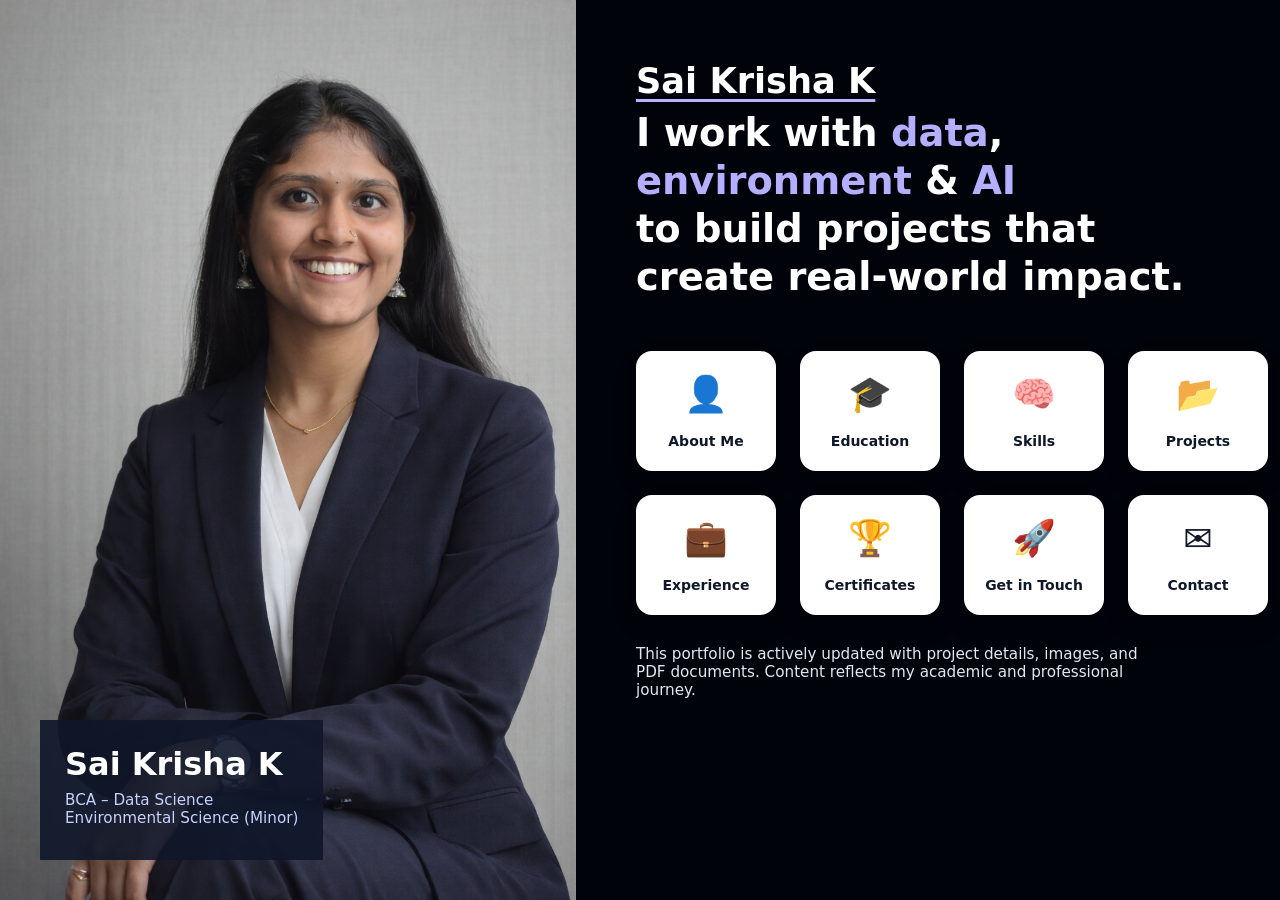
==== about.html @ d4e457ac "fix case sensitivity" ====
<!DOCTYPE html>
<html lang="en">
<head>
  <meta charset="UTF-8">
  <title>Sai Krisha K | Portfolio</title>
  <link rel="stylesheet" href="style.css">
  <link rel="stylesheet" href="https://cdnjs.cloudflare.com/ajax/libs/font-awesome/6.5.0/css/all.min.css">
</head>
<body>

<div class="landing">

  <!-- LEFT IMAGE SECTION -->
  <section class="image-section">
    <img src="assets/images/profile.png" alt="Sai Krisha K">
    <div class="name-box">
      <h1>Sai Krisha K</h1>
      <p>BCA – Data Science<br>Environmental Science (Minor)</p>
    </div>
  </section>

  <!-- RIGHT CONTENT SECTION -->
  <section class="content-section">

    <div class="intro-block">
      <h1 class="intro-name">Sai Krisha K</h1>
      <h2 class="headline">
        I work with <span>data</span>, <span>environment</span> &amp; <span>AI</span><br>
        to build projects that create <strong>real-world impact</strong>.
      </h2>
    </div>

    <!-- ICON NAVIGATION -->
    <div class="icon-grid">

      <a href="ABOUT.HTML" class="icon-card">
        <div class="icon">👤</div>
        <span>About Me</span>
      </a>

      <a href="education.html" class="icon-card">
        <div class="icon">🎓</div>
        <span>Education</span>
      </a>

      <a href="skills.html" class="icon-card">
        <div class="icon">🧠</div>
        <span>Skills</span>
      </a>

      <a href="projects.html" class="icon-card">
        <div class="icon">📂</div>
        <span>Projects</span>
      </a>

      <a href="experience.html" class="icon-card">
        <div class="icon">💼</div>
        <span>Experience</span>
      </a>

      <a href="certificates.html" class="icon-card">
        <div class="icon">🏆</div>
        <span>Certificates</span>
      </a>

      <a href="get-in-touch.html" class="icon-card">
        <div class="icon">🚀</div>
        <span>Get in Touch</span>
      </a>

      <a href="contact.html" class="icon-card">
        <div class="icon">✉️</div>
        <span>Contact</span>
      </a>

    </div>

    <p class="update-note">
      This portfolio is actively updated with project details, images,
      and PDF documents. Content reflects my academic and professional journey.
    </p>

  </section>

</div>

</body>
</html>
---- style.css ----
/* ================= GLOBAL RESET ================= */
* {
  margin: 0;
  padding: 0;
  box-sizing: border-box;
  font-family: "Inter", system-ui, sans-serif;
}

body {
  min-height: 100vh;
  background: #020617;
  color: #e5e7eb;   
}

/* ================= LANDING PAGE ================= */
.landing {
  display: grid;
  grid-template-columns: 45% 55%;
  min-height: 100vh;
  width: 100%;
}

/* ================= LEFT IMAGE ================= */
.image-section {
  position: relative;
  height: 100vh;
  overflow: hidden;
}

.image-section img {
  width: 100%;          
  height: 100%;
  object-fit: cover;
  display: block;
}

/* ================= NAME BOX ================= */
.name-box {
  position: absolute;
  bottom: 40px;
  left: 40px;
  background: rgba(15, 23, 42, 0.9);
  color: #ffffff;
  padding: 25px;
  max-width: 320px;
}

.name-box h1 {
  font-size: 2rem;
  margin-bottom: 8px;
}

.name-box p {
  color: #c7d2fe;
  font-size: 0.95rem;
  margin-bottom: 8px;
}

.name-box span {
  font-size: 0.85rem;
  opacity: 0.85;
}

/* ================= RIGHT CONTENT ================= */
.content-section {
  position: relative;
  height: 100vh;
  padding: 60px;
  overflow: hidden;

  background-image: url("https://media.easy-peasy.ai/27feb2bb-aeb4-4a83-9fb6-8f3f2a15885e/62732a7b-7e11-4e97-9c12-71aa59653716_medium.webp");
  background-size: cover;
  background-position: center;
}

/* blurred background */
.content-section::before {
  content: "";
  position: absolute;
  inset: 0;
  background: inherit;
  filter: blur(5px);
  transform: scale(1.08);
  z-index: 0;
  pointer-events: none;
}

/* glass overlay */
.content-section::after {
  content: "";
  position: absolute;
  inset: 0;
  background: rgba(0, 0, 0, 0.5);
  z-index: 0;
  pointer-events: none;
}

/* content above blur */
.content-section > * {
  position: relative;
  z-index: 1;
}

.content-section {
  color: #ffffff; 
}

/* ================= INTRO ================= */
.intro-block {
  margin-bottom: 40px;
}

.intro-name {
  font-size: 2.2rem;
  font-weight: 700;
  margin-bottom: 8px;
  color: #ffffff; 
}

.intro-name {
  text-decoration: underline;
  text-decoration-thickness: 3px;
  text-underline-offset: 6px;
  text-decoration-color: #b6b2ff;
}
/* ================= HEADLINE ================= */
.headline {
  font-size: 2.4rem;
  line-height: 1.25;
  margin-bottom: 50px;
}

.headline span {
  color: #b4b0ff;
}

/* ================= ICON GRID ================= */
.icon-grid {
  display: grid;
  grid-template-columns: repeat(4, 1fr);
  gap: 24px;
  justify-items: center;
}

.icon-card {
  width: 140px;        
  height: 120px;      

  background: #ffffff;
  padding: 20px;       
  border-radius: 16px;

  display: flex;       
  flex-direction: column;
  align-items: center;
  justify-content: center;

  text-align: center;
  text-decoration: none;
  color: #0f172a;

  box-shadow: 0 12px 28px rgba(0, 0, 0, 0.08);
  transition: transform 0.3s ease, box-shadow 0.3s ease;
}

.icon-card:hover {
  transform: translateY(-6px);
  box-shadow: 0 22px 45px rgba(0, 0, 0, 0.14);
}

.icon {
  font-size: 2.2rem;
  margin-bottom: 10px;
}

.icon-card span {
  font-weight: 600;
  margin-top: 8px;
  font-size: 14px;
}

.icon {
  transition: transform 0.3s ease;
}

.icon-card:hover .icon {
  transform: scale(1.2);
}

.resume-btn {
  display: inline-block;
  margin-top: 12px;
  padding: 10px 18px;
  border-radius: 999px;
  text-decoration: none;
  font-weight: 600;
  font-size: 0.95rem;

  color: #0f172a;
  background: linear-gradient(135deg, #6366f1, #22c55e);

  transition: transform 0.25s ease, box-shadow 0.25s ease;
}

.resume-btn:hover {
  transform: translateY(-2px);
  box-shadow: 0 12px 30px rgba(99, 102, 241, 0.45);
}

/* ================= UPDATE NOTE ================= */
.update-note {
  max-width: 520px;
  font-size: 0.95rem;
  color: #e2e8f0;
  margin-top: 30px;
}

/* ================= RESPONSIVE ================= */
@media (max-width: 900px) {
  .landing {
    grid-template-columns: 1fr;
  }

  .image-section {
    height: 55vh;
  }

  .content-section {
    height: auto;
    padding: 40px 24px;
  }

  .icon-grid {
    grid-template-columns: repeat(2, 1fr);
  }
}

@media (max-width: 520px) {
  .icon-grid {
    grid-template-columns: 1fr;
  }

  .headline {
    font-size: 1.9rem;
  }
}
/* ================= CONTACT PAGE ================= */

.contact-page {
  min-height: auto;   /* 🔥 key change */
  background: radial-gradient(circle at top,
    #0f172a 0%,
    #020617 45%,
    #020617 100%);
  padding-top: 100px;
  padding-bottom: 40px;
}
/* back link */
.back-link {
  position: absolute;
  top: 40px;
  left: 60px;
  color: #818cf8;
  text-decoration: none;
  font-weight: 600;
}

/* wrapper */
.contact-wrapper {
  width: 70%;
  max-width: 900px;
  display: grid;
  grid-template-columns: repeat(3, 1fr);
  gap: 22px;
}
.contact-wrapper {
  margin: 0 auto;
}
/* header card */
.main-contact {
  grid-column: 1 / -1;
  padding: 28px 34px;
  border-radius: 22px;
  background: rgba(15, 23, 42, 0.6);
  backdrop-filter: blur(20px);
  border: 1px solid rgba(148, 163, 184, 0.25);
}

.main-contact h1 {
  font-size: 2rem;
  margin-bottom: 6px;
}

.main-contact p {
  color: #cbd5f5;
  font-size: 0.95rem;
}

/* cards */
.contact-card {
  display: flex;
  align-items: center;
  gap: 16px;
  padding: 20px 22px;
  border-radius: 20px;
  background: rgba(15, 23, 42, 0.75);
  backdrop-filter: blur(18px);
  border: 1px solid rgba(148, 163, 184, 0.25);
  box-shadow: 0 18px 40px rgba(0,0,0,0.6);
  transition: transform 0.25s ease;
}

.contact-card:hover {
  transform: translateY(-6px);
}

/* icon */
.contact-icon {
  width: 48px;
  height: 48px;
  border-radius: 50%;
  display: flex;
  align-items: center;
  justify-content: center;
  font-size: 1.3rem;
}

.contact-icon.email { background: #f97316; }
.contact-icon.phone { background: #22c55e; }
.contact-icon.location { background: #38bdf8; }
.contact-icon.github { background: #181717; }
.contact-icon.linkedin { background: #0a66c2; }

.contact-link {
  display: flex;
  align-items: center;
  gap: 16px;
  text-decoration: none;
  color: #e5e7eb;   
}

.contact-link i {
  color: #ffffff;   
}


/* text */
.contact-info h3 {
  font-size: 0.8rem;
  letter-spacing: 0.08em;
  text-transform: uppercase;
  color: #a5b4fc;
  margin-bottom: 4px;
}

.contact-info p {
  font-size: 0.95rem;
  color: #e5e7eb;   
}

.contact-info h3 {
  color: #a5b4fc;
}

.main-contact h1 {
  color: #ffffff;  
}
/* responsive */
@media (max-width: 900px) {
  .contact-wrapper {
    grid-template-columns: repeat(2, 1fr);
    width: 90%;
  }
}

@media (max-width: 600px) {
  .contact-wrapper {
    grid-template-columns: 1fr;
  }
}


/* ========== COMMON DETAIL PAGES ========== */

.detail-page {
  min-height: 100vh;
  background: radial-gradient(circle at top, #0f172a, #020617);
  padding: 40px 0 30px;
  color: #e5e7eb;
  position: relative;
  z-index: 1;
}

.page-title {
  max-width: 1000px;
  margin: 0 auto 30px;
  padding: 0 20px;
}

.page-title h1 {
  font-size: 2.4rem;
  letter-spacing: 0.5px;
  font-weight: 700;
}

.page-title p {
  color: #94a3b8;
  font-size: 0.95rem;
}

.page-grid {
  max-width: 1000px;
  margin: 40px auto 30px;
  padding: 0 20px;
  display: grid;
  grid-template-columns: repeat(auto-fit, minmax(260px, 1fr));
  gap: 22px;
}

/* ===== UPGRADED CARD ===== */
.card {
  position: relative;
  overflow: hidden;
  border-radius: 18px;
  padding: 22px;

  background: linear-gradient(145deg, rgba(15,23,42,0.9), rgba(2,6,23,0.9));
  border: 1px solid rgba(148, 163, 184, 0.2);

  transition: transform 0.3s ease, box-shadow 0.3s ease;

  animation: fadeUp 0.6s ease forwards;
  opacity: 1;
  
}

/* glow layer */
.card::before {
  content: "";
  position: absolute;
  inset: 0;
  background: linear-gradient(120deg, transparent, rgba(99,102,241,0.2), transparent);
  opacity: 0;
  transition: opacity 0.3s ease;
}

.card:hover::before {
  opacity: 1;
}

.card:hover {
  transform: translateY(-8px) scale(1.02);
  box-shadow: 0 25px 60px rgba(99, 102, 241, 0.25);
  border: 1px solid rgba(99, 102, 241, 0.5);
}

.card:hover .card-icon {
  transform: scale(1.1);
  background: rgba(99, 102, 241, 0.2);
}

/* ===== CARD ICON ===== */
.card-icon {
  font-size: 1.4rem;
  margin-bottom: 12px;

  background: rgba(99, 102, 241, 0.12);
  padding: 10px;
  border-radius: 10px;
  display: inline-block;

  border: 1px solid rgba(99, 102, 241, 0.2);
}

/* ===== HIGHLIGHT TEXT ===== */
.highlight {
  color: #6366f1;
  font-weight: 600;
}

.card h3 {
  margin-bottom: 6px;
  font-size: 1.1rem;
  color: #f8fafc;
}

.card p {
  font-size: 0.95rem;
  color: #cbd5f5;
  line-height: 1.5;
  transition: color 0.3s ease;
}

.skill-card:hover {
  transform: translateY(-4px);
  box-shadow: 0 10px 30px rgba(0,0,0,0.35);
}

.card:hover p {
  color: #e2e8f0;
}
/* full width card */
.full-width {
  grid-column: 1 / -1;
}

/* list styling */
.card ul {
  margin-top: 10px;
  padding-left: 18px;
}

.card ul li {
  margin-bottom: 8px;
  color: #cbd5f5;
  font-size: 0.95rem;
}
.card:nth-child(1) { animation-delay: 0.1s; }
.card:nth-child(2) { animation-delay: 0.2s; }
.card:nth-child(3) { animation-delay: 0.3s; }

@keyframes fadeUp {
  from {
    opacity: 0;
    transform: translateY(25px);
  }
  to {
    opacity: 1;
    transform: translateY(0);
  }
}

/* ===== GET IN TOUCH PAGE ===== */

.get-touch-page {
  min-height: 100vh;
  background: radial-gradient(circle at top, #020617, #000814);
  display: flex;
  justify-content: center;
  align-items: center;
}

.touch-container {
  width: 90%;
  max-width: 750px;
  padding: 50px 40px;
  border-radius: 20px;

  background: rgba(98, 120, 175, 0.7);
  backdrop-filter: blur(20px);
  border: 1px solid rgba(148, 163, 184, 0.2);

  text-align: center;
}

.touch-container h1 {
  color: #ebdfdf;
  font-size: 2rem;
  margin-bottom: 10px;
}

.touch-container p {
  color: #e0e3e8;
  margin-bottom: 30px;
}

/* FORM */
.touch-form {
  display: flex;
  flex-direction: column;
  gap: 18px; 
}

.touch-form input,
.touch-form textarea {
  background: #080b10;
  border: none;
  padding: 16px;
  border-radius: 12px;
  color: #f7f2f2;
  font-size: 14px;
  outline: none;
}

.touch-form textarea {
  min-height: 120px;
}

/* focus glow */
.touch-form input:focus,
.touch-form textarea:focus {
  box-shadow: 0 0 10px rgb(255, 255, 255);
}

/* button */
.touch-form button {
  background: linear-gradient(90deg, #93b9b4, #92b0d4);
  border: none;
  padding: 16px;
  border-radius: 14px;
  font-size: 16px;
  font-weight: bold;
  cursor: pointer;
  transition: 0.3s;
}

.touch-form button:hover {
  transform: scale(1.02);
  opacity: 0.9;
}

html {
  scroll-behavior: smooth;
}

.cert-list {
  list-style: none;
  padding: 0;
  margin-top: 10px;
}

.cert-list li {
  margin-bottom: 8px;
  font-size: 15px;
}

.cert-list a {
  color: #4da6ff;
  text-decoration: none;
  font-weight: 500;
   position: relative;
  z-index: 10;
}

.cert-list a:hover {
  text-decoration: underline;
}
/* ===== SKILL BARS (ADD THIS AT END) ===== */

.skill {
  margin-top: 12px;
}

.skill span {
  font-size: 0.9rem;
  color: #cbd5f5;
}

.bar {
  height: 6px;
  background: rgba(255,255,255,0.1);
  border-radius: 10px;
  margin-top: 4px;
  overflow: hidden;
}

.fill {
  height: 100%;
  background: linear-gradient(90deg, #6366f1, #22c55e);
  border-radius: 10px;
  transition: width 0.6s ease;
}

/* highlight main card */
.card.highlight {
  border: 1px solid #6366f1;
  box-shadow: 0 0 30px rgba(99,102,241,0.25);
}
.skills-tagline {
  color: #94a3b8;
  margin-top: 6px;
}

.tags {
  margin-top: 10px;
  display: flex;
  flex-wrap: wrap;
  gap: 8px;
}

.tags span {
  font-size: 12px;
  padding: 4px 10px;
  border-radius: 999px;
  background: rgba(99,102,241,0.15);
  color: #a5b4fc;
  border: 1px solid rgba(99,102,241,0.3);
}

.card summary {
  list-style: none;
  cursor: pointer;
}

.card summary::-webkit-details-marker {
  display: none;
}

.cert-img {
  width: 100%;
  height: 160px;          
  object-fit: contain;    

  margin-top: 12px;
  border-radius: 10px;

  background: #0f172a;    
  padding: 8px;

  transition: 0.3s ease;
}

details[open] {
  background: rgba(59, 130, 246, 0.08);
}


.cert-img.show {
  max-height: 300px;     /* expands */
  opacity: 1;
  padding: 10px;
  margin-top: 15px;
}


.view-btn {
  position: relative;
  z-index: 10;
  background: linear-gradient(135deg, #6366f1, #22c55e);
  color: white;
  border: none;
  padding: 10px 24px;
  border-radius: 999px;
  font-size: 0.9rem;
  font-weight: 600;
  cursor: pointer;
  margin-top: 12px;
  transition: 0.3s ease;
}

.view-btn:hover {
  transform: scale(1.05);
  opacity: 0.9;
}
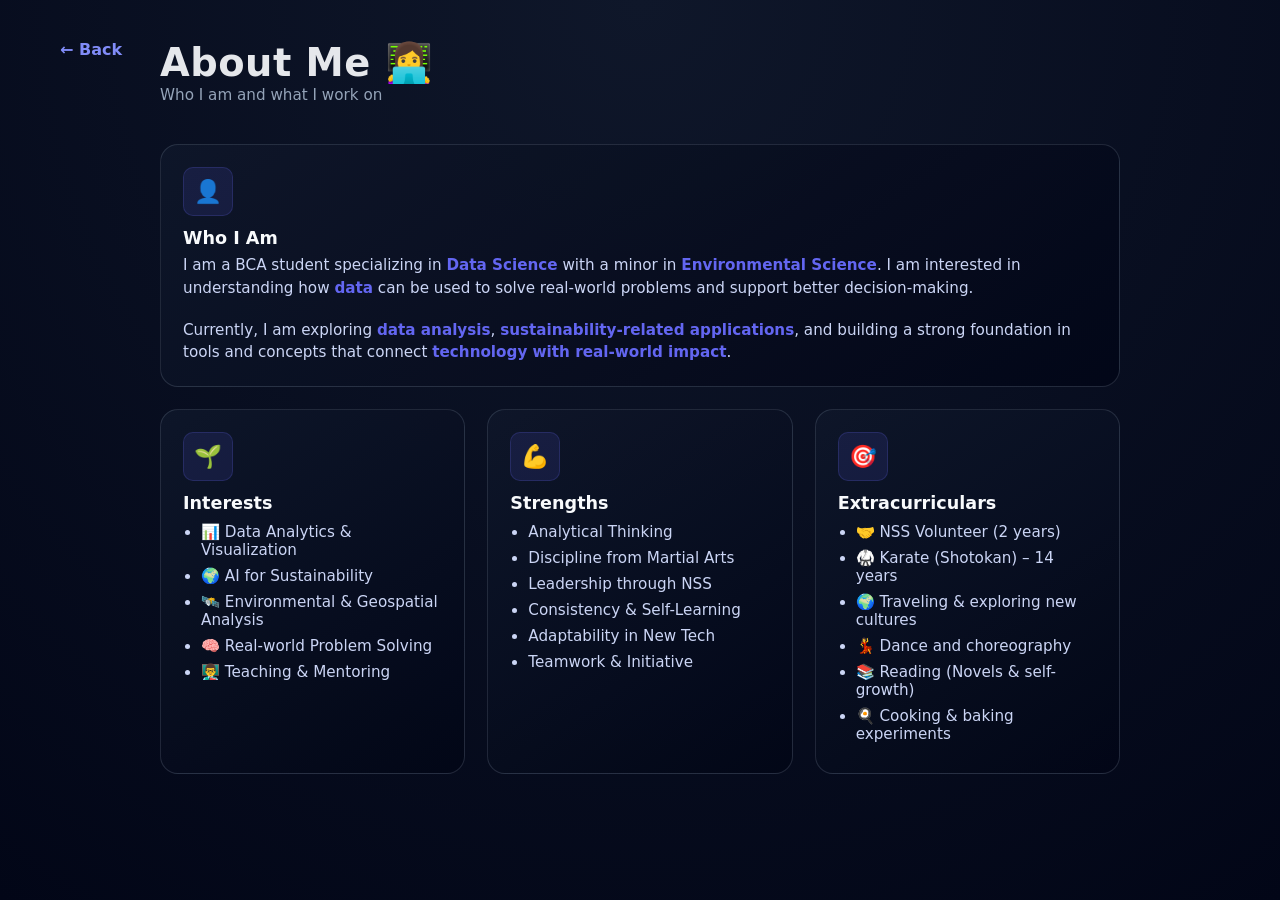
==== commit 43015750: "fix about page content" ====
--- a/about.html
+++ b/about.html
@@ -2,86 +2,69 @@
 <html lang="en">
 <head>
   <meta charset="UTF-8">
-  <title>Sai Krisha K | Portfolio</title>
+  <title>About Me | Sai Krisha K</title>
   <link rel="stylesheet" href="style.css">
-  <link rel="stylesheet" href="https://cdnjs.cloudflare.com/ajax/libs/font-awesome/6.5.0/css/all.min.css">
 </head>
 <body>
 
-<div class="landing">
+<div class="detail-page">
 
-  <!-- LEFT IMAGE SECTION -->
-  <section class="image-section">
-    <img src="assets/images/profile.png" alt="Sai Krisha K">
-    <div class="name-box">
-      <h1>Sai Krisha K</h1>
-      <p>BCA – Data Science<br>Environmental Science (Minor)</p>
-    </div>
-  </section>
+  <a href="index.html" class="back-link">← Back</a>
 
-  <!-- RIGHT CONTENT SECTION -->
-  <section class="content-section">
+  <div class="page-title">
+    <h1>About Me 👩‍💻</h1>
+    <p>Who I am and what I work on</p>
+  </div>
 
-    <div class="intro-block">
-      <h1 class="intro-name">Sai Krisha K</h1>
-      <h2 class="headline">
-        I work with <span>data</span>, <span>environment</span> &amp; <span>AI</span><br>
-        to build projects that create <strong>real-world impact</strong>.
-      </h2>
+  <div class="page-grid">
+
+    <div class="card full-width">
+      <div class="card-icon">👤</div>
+      <h3>Who I Am</h3>
+      <p>I am a BCA student specializing in <span class="highlight">Data Science</span> with a minor in <span class="highlight">Environmental Science</span>. I am interested in understanding how <span class="highlight">data</span> can be used to solve real-world problems and support better decision-making.</p>
+      <br>
+      <p>Currently, I am exploring <span class="highlight">data analysis</span>, <span class="highlight">sustainability-related applications</span>, and building a strong foundation in tools and concepts that connect <span class="highlight">technology with real-world impact</span>.</p>
     </div>
 
-    <!-- ICON NAVIGATION -->
-    <div class="icon-grid">
-
-      <a href="ABOUT.HTML" class="icon-card">
-        <div class="icon">👤</div>
-        <span>About Me</span>
-      </a>
-
-      <a href="education.html" class="icon-card">
-        <div class="icon">🎓</div>
-        <span>Education</span>
-      </a>
-
-      <a href="skills.html" class="icon-card">
-        <div class="icon">🧠</div>
-        <span>Skills</span>
-      </a>
-
-      <a href="projects.html" class="icon-card">
-        <div class="icon">📂</div>
-        <span>Projects</span>
-      </a>
-
-      <a href="experience.html" class="icon-card">
-        <div class="icon">💼</div>
-        <span>Experience</span>
-      </a>
-
-      <a href="certificates.html" class="icon-card">
-        <div class="icon">🏆</div>
-        <span>Certificates</span>
-      </a>
-
-      <a href="get-in-touch.html" class="icon-card">
-        <div class="icon">🚀</div>
-        <span>Get in Touch</span>
-      </a>
-
-      <a href="contact.html" class="icon-card">
-        <div class="icon">✉️</div>
-        <span>Contact</span>
-      </a>
-
+    <div class="card">
+      <div class="card-icon">🌱</div>
+      <h3>Interests</h3>
+      <ul>
+        <li>📊 Data Analytics &amp; Visualization</li>
+        <li>🌍 AI for Sustainability</li>
+        <li>🛰️ Environmental &amp; Geospatial Analysis</li>
+        <li>🧠 Real-world Problem Solving</li>
+        <li>👨‍🏫 Teaching &amp; Mentoring</li>
+      </ul>
     </div>
 
-    <p class="update-note">
-      This portfolio is actively updated with project details, images,
-      and PDF documents. Content reflects my academic and professional journey.
-    </p>
+    <div class="card">
+      <div class="card-icon">💪</div>
+      <h3>Strengths</h3>
+      <ul>
+        <li>Analytical Thinking</li>
+        <li>Discipline from Martial Arts</li>
+        <li>Leadership through NSS</li>
+        <li>Consistency &amp; Self-Learning</li>
+        <li>Adaptability in New Tech</li>
+        <li>Teamwork &amp; Initiative</li>
+      </ul>
+    </div>
 
-  </section>
+    <div class="card">
+      <div class="card-icon">🎯</div>
+      <h3>Extracurriculars</h3>
+      <ul>
+        <li>🤝 NSS Volunteer (2 years)</li>
+        <li>🥋 Karate (Shotokan) – 14 years</li>
+        <li>🌍 Traveling &amp; exploring new cultures</li>
+        <li>💃 Dance and choreography</li>
+        <li>📚 Reading (Novels &amp; self-growth)</li>
+        <li>🍳 Cooking &amp; baking experiments</li>
+      </ul>
+    </div>
 
+  </div>
 </div>
 
 </body>
